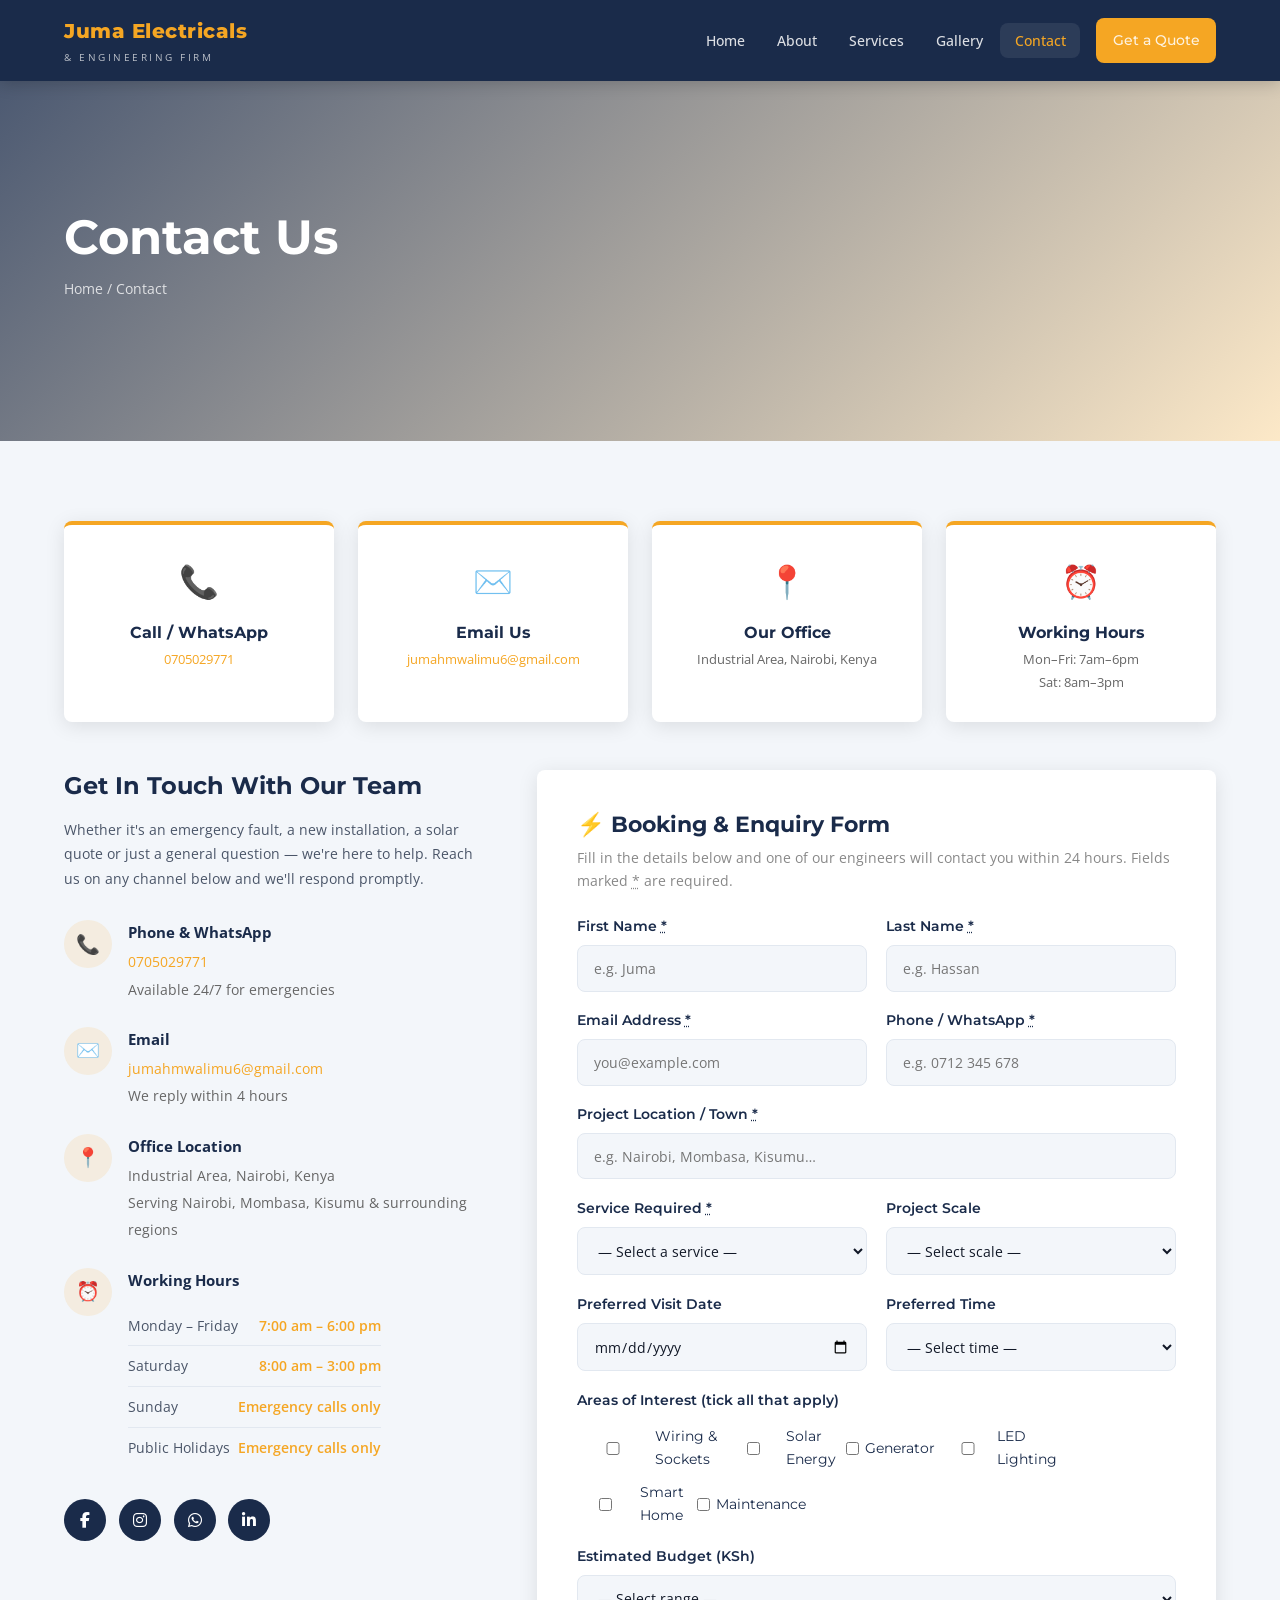
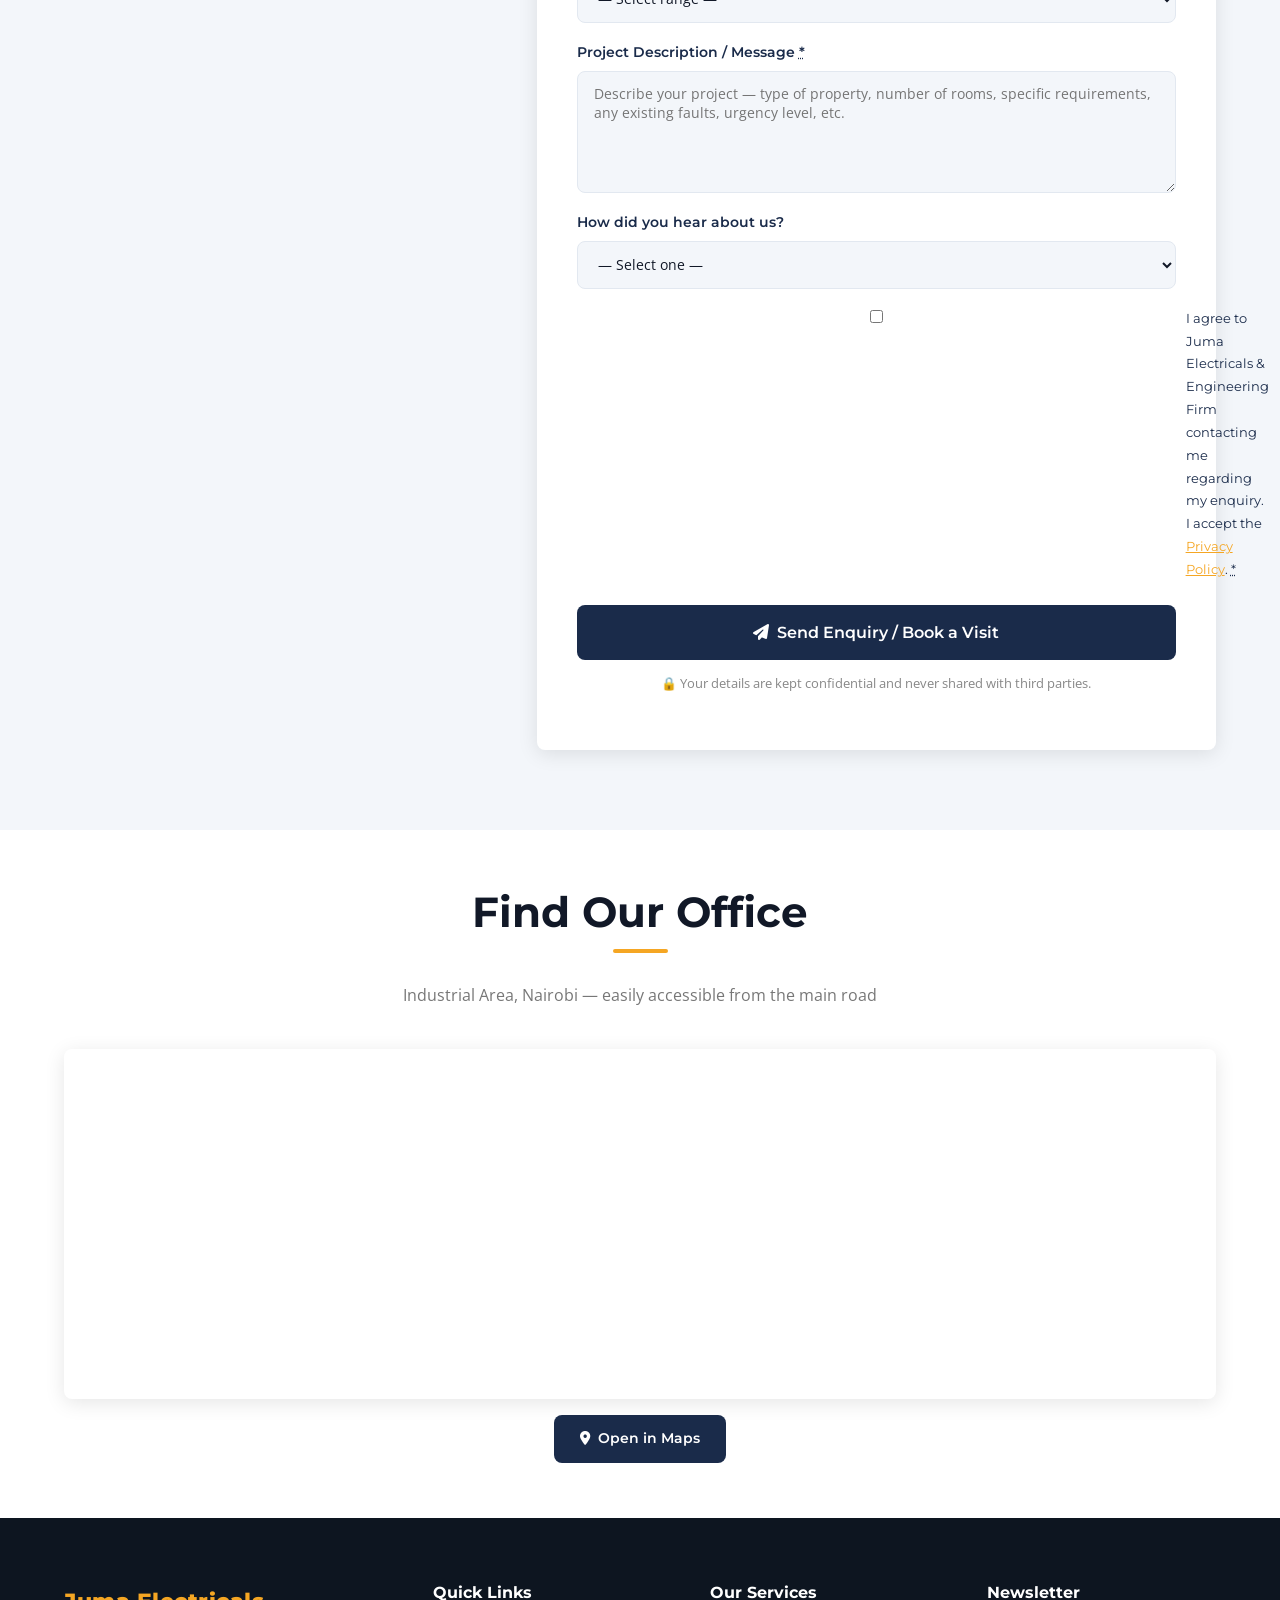
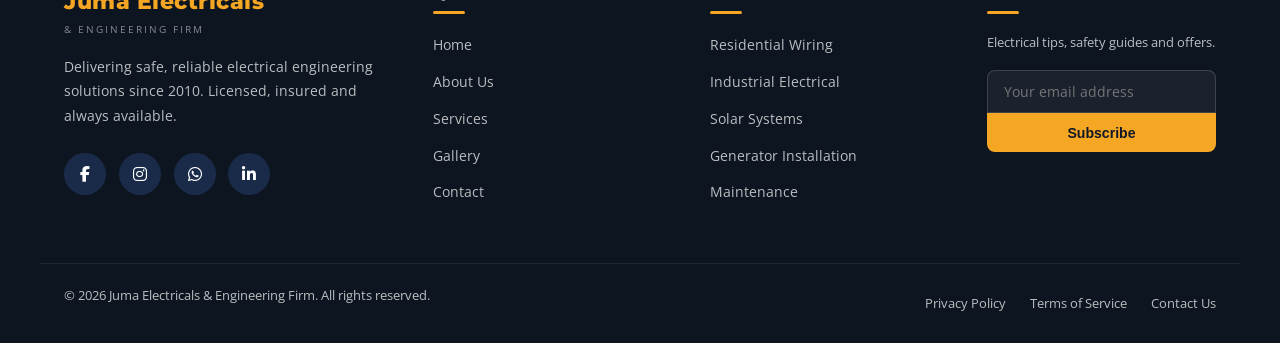
==== contact.html @ 25238103 "Add files via upload" ====
<!DOCTYPE html>
<html lang="en">
<head>
  <meta charset="UTF-8" />
  <meta name="viewport" content="width=device-width, initial-scale=1.0" />
  <meta name="description" content="Contact Juma Electricals & Engineering Firm. Book a service, request a quote or make an enquiry. Call 0705029771." />
  <title>Contact | Juma Electricals & Engineering Firm</title>
  <link rel="preconnect" href="https://fonts.googleapis.com" />
  <link rel="preconnect" href="https://fonts.gstatic.com" crossorigin />
  <link href="https://fonts.googleapis.com/css2?family=Montserrat:wght@400;600;700;800&family=Open+Sans:wght@300;400;500;600&display=swap" rel="stylesheet" />
  <link rel="stylesheet" href="https://cdnjs.cloudflare.com/ajax/libs/font-awesome/6.5.0/css/all.min.css" />
  <link rel="stylesheet" href="css/style.css" />
</head>
<body>

  <!-- ===== HEADER ===== -->
  <header>
    <nav class="navbar" role="navigation" aria-label="Main navigation">
      <a href="index.html" class="logo" aria-label="Juma Electricals – Home">
        <img src="images/logo.png" alt="Juma Electricals & Engineering Firm Logo"
             onerror="this.style.display='none';this.nextElementSibling.style.display='flex';"
             style="height:58px;width:auto;" />
        <div class="logo-text" style="display:none;">
          <span>Juma Electricals</span>
          <span>&amp; Engineering Firm</span>
        </div>
      </a>
      <ul class="nav-links" id="navLinks" role="menubar">
        <li><a href="index.html"    role="menuitem">Home</a></li>
        <li><a href="about.html"    role="menuitem">About</a></li>
        <li><a href="services.html" role="menuitem">Services</a></li>
        <li><a href="gallery.html"  role="menuitem">Gallery</a></li>
        <li><a href="contact.html"  class="active" role="menuitem">Contact</a></li>
        <li><a href="contact.html" class="btn btn-primary nav-cta" role="menuitem">Get a Quote</a></li>
      </ul>
      <button class="hamburger" id="hamburger" aria-label="Toggle menu" aria-expanded="false" aria-controls="navLinks">
        <span></span><span></span><span></span>
      </button>
    </nav>
  </header>

  <main>

    <!-- ===== SECTION 1: BANNER ===== -->
    <section class="page-banner" aria-label="Contact page banner">
      <div class="hero-bg" style="background-image:url('https://images.pexels.com/photos/257736/pexels-photo-257736.jpeg?auto=compress&cs=tinysrgb&w=1600');"></div>
      <div class="hero-overlay"></div>
      <div class="banner-content">
        <h1>Contact Us</h1>
        <p class="breadcrumb"><a href="index.html">Home</a> / Contact</p>
      </div>
    </section>

    <!-- ===== SECTION 2: CONTACT DETAILS + BOOKING FORM ===== -->
    <section class="section-pad bg-light">
      <div class="container">

        <!-- Quick-info cards -->
        <div class="info-cards">
          <div class="info-card fade-in">
            <div class="ic-icon">📞</div>
            <h4>Call / WhatsApp</h4>
            <p><a href="tel:0705029771">0705029771</a></p>
          </div>
          <div class="info-card fade-in">
            <div class="ic-icon">✉️</div>
            <h4>Email Us</h4>
            <p><a href="mailto:jumahmwalimu6@gmail.com">jumahmwalimu6@gmail.com</a></p>
          </div>
          <div class="info-card fade-in">
            <div class="ic-icon">📍</div>
            <h4>Our Office</h4>
            <p>Industrial Area, Nairobi, Kenya</p>
          </div>
          <div class="info-card fade-in">
            <div class="ic-icon">⏰</div>
            <h4>Working Hours</h4>
            <p>Mon–Fri: 7am–6pm<br>Sat: 8am–3pm</p>
          </div>
        </div>

        <!-- 2-column: info + form -->
        <div class="contact-grid">

          <!-- LEFT: contact details -->
          <div class="contact-info fade-in">
            <h3>Get In Touch With Our Team</h3>
            <p style="font-size:0.9rem;margin-bottom:1.8rem;">
              Whether it's an emergency fault, a new installation, a solar quote or just a general question — we're here to help. Reach us on any channel below and we'll respond promptly.
            </p>

            <div class="contact-item">
              <div class="contact-icon">📞</div>
              <div>
                <strong>Phone &amp; WhatsApp</strong>
                <span><a href="tel:0705029771" style="color:var(--primary);">0705029771</a><br>Available 24/7 for emergencies</span>
              </div>
            </div>

            <div class="contact-item">
              <div class="contact-icon">✉️</div>
              <div>
                <strong>Email</strong>
                <span><a href="mailto:jumahmwalimu6@gmail.com" style="color:var(--primary);">jumahmwalimu6@gmail.com</a><br>We reply within 4 hours</span>
              </div>
            </div>

            <div class="contact-item">
              <div class="contact-icon">📍</div>
              <div>
                <strong>Office Location</strong>
                <span>Industrial Area, Nairobi, Kenya<br>Serving Nairobi, Mombasa, Kisumu &amp; surrounding regions</span>
              </div>
            </div>

            <div class="contact-item">
              <div class="contact-icon">⏰</div>
              <div>
                <strong>Working Hours</strong>
                <table class="hours-table" aria-label="Working hours">
                  <tbody>
                    <tr><td>Monday – Friday</td><td>7:00 am – 6:00 pm</td></tr>
                    <tr><td>Saturday</td><td>8:00 am – 3:00 pm</td></tr>
                    <tr><td>Sunday</td><td>Emergency calls only</td></tr>
                    <tr><td>Public Holidays</td><td>Emergency calls only</td></tr>
                  </tbody>
                </table>
              </div>
            </div>

            <div class="social-row" aria-label="Follow us" style="margin-top:2rem;">
              <a href="#" aria-label="Facebook"><i class="fab fa-facebook-f"></i></a>
              <a href="#" aria-label="Instagram"><i class="fab fa-instagram"></i></a>
              <a href="https://wa.me/254705029771" aria-label="WhatsApp"><i class="fab fa-whatsapp"></i></a>
              <a href="#" aria-label="LinkedIn"><i class="fab fa-linkedin-in"></i></a>
            </div>
          </div>

          <!-- RIGHT: booking / enquiry form -->
          <div class="booking-form fade-in">
            <h3>⚡ Booking &amp; Enquiry Form</h3>
            <p style="font-size:0.86rem;color:#888;margin-bottom:1.4rem;">
              Fill in the details below and one of our engineers will contact you within 24 hours. Fields marked <abbr title="required">*</abbr> are required.
            </p>

            <form id="contactForm" novalidate aria-label="Booking and enquiry form">

              <div class="form-row">
                <div class="form-group">
                  <label for="firstName">First Name <abbr title="required">*</abbr></label>
                  <input type="text" id="firstName" name="firstName" placeholder="e.g. Juma" required autocomplete="given-name" />
                </div>
                <div class="form-group">
                  <label for="lastName">Last Name <abbr title="required">*</abbr></label>
                  <input type="text" id="lastName" name="lastName" placeholder="e.g. Hassan" required autocomplete="family-name" />
                </div>
              </div>

              <div class="form-row">
                <div class="form-group">
                  <label for="email">Email Address <abbr title="required">*</abbr></label>
                  <input type="email" id="email" name="email" placeholder="you@example.com" required autocomplete="email" />
                </div>
                <div class="form-group">
                  <label for="phone">Phone / WhatsApp <abbr title="required">*</abbr></label>
                  <input type="tel" id="phone" name="phone" placeholder="e.g. 0712 345 678" required autocomplete="tel" />
                </div>
              </div>

              <div class="form-group">
                <label for="location">Project Location / Town <abbr title="required">*</abbr></label>
                <input type="text" id="location" name="location" placeholder="e.g. Nairobi, Mombasa, Kisumu…" required />
              </div>

              <div class="form-row">
                <div class="form-group">
                  <label for="serviceType">Service Required <abbr title="required">*</abbr></label>
                  <select id="serviceType" name="serviceType" required>
                    <option value="" disabled selected>— Select a service —</option>
                    <option value="residential">Residential Electrical</option>
                    <option value="commercial">Commercial / Office</option>
                    <option value="industrial">Industrial Electrical</option>
                    <option value="solar">Solar PV System</option>
                    <option value="generator">Generator Installation</option>
                    <option value="maintenance">Maintenance Contract</option>
                    <option value="lighting">LED Lighting</option>
                    <option value="smart-home">Smart Home / Automation</option>
                    <option value="emergency">Emergency / Fault</option>
                    <option value="other">Other / General Enquiry</option>
                  </select>
                </div>
                <div class="form-group">
                  <label for="projectScale">Project Scale</label>
                  <select id="projectScale" name="projectScale">
                    <option value="" disabled selected>— Select scale —</option>
                    <option value="small">Small (single room / minor works)</option>
                    <option value="medium">Medium (full property)</option>
                    <option value="large">Large (commercial / industrial)</option>
                    <option value="mega">Mega (infrastructure / factory)</option>
                  </select>
                </div>
              </div>

              <div class="form-row">
                <div class="form-group">
                  <label for="prefDate">Preferred Visit Date</label>
                  <input type="date" id="prefDate" name="prefDate" />
                </div>
                <div class="form-group">
                  <label for="prefTime">Preferred Time</label>
                  <select id="prefTime" name="prefTime">
                    <option value="" disabled selected>— Select time —</option>
                    <option value="morning">Morning (7am – 12pm)</option>
                    <option value="afternoon">Afternoon (12pm – 4pm)</option>
                    <option value="evening">Evening (4pm – 6pm)</option>
                  </select>
                </div>
              </div>

              <div class="form-group">
                <label>Areas of Interest (tick all that apply)</label>
                <div style="display:flex;flex-wrap:wrap;gap:0.6rem;margin-top:0.4rem;">
                  <label style="display:flex;align-items:center;gap:0.4rem;font-weight:400;font-size:0.85rem;cursor:pointer;"><input type="checkbox" name="interest" value="wiring" /> Wiring &amp; Sockets</label>
                  <label style="display:flex;align-items:center;gap:0.4rem;font-weight:400;font-size:0.85rem;cursor:pointer;"><input type="checkbox" name="interest" value="solar" /> Solar Energy</label>
                  <label style="display:flex;align-items:center;gap:0.4rem;font-weight:400;font-size:0.85rem;cursor:pointer;"><input type="checkbox" name="interest" value="generator" /> Generator</label>
                  <label style="display:flex;align-items:center;gap:0.4rem;font-weight:400;font-size:0.85rem;cursor:pointer;"><input type="checkbox" name="interest" value="lighting" /> LED Lighting</label>
                  <label style="display:flex;align-items:center;gap:0.4rem;font-weight:400;font-size:0.85rem;cursor:pointer;"><input type="checkbox" name="interest" value="smart" /> Smart Home</label>
                  <label style="display:flex;align-items:center;gap:0.4rem;font-weight:400;font-size:0.85rem;cursor:pointer;"><input type="checkbox" name="interest" value="maintenance" /> Maintenance</label>
                </div>
              </div>

              <div class="form-group">
                <label for="budget">Estimated Budget (KSh)</label>
                <select id="budget" name="budget">
                  <option value="" disabled selected>— Select range —</option>
                  <option value="under-20k">Under KSh 20,000</option>
                  <option value="20k-100k">KSh 20,000 – 100,000</option>
                  <option value="100k-500k">KSh 100,000 – 500,000</option>
                  <option value="500k-2m">KSh 500,000 – 2,000,000</option>
                  <option value="over-2m">Over KSh 2,000,000</option>
                </select>
              </div>

              <div class="form-group">
                <label for="message">Project Description / Message <abbr title="required">*</abbr></label>
                <textarea id="message" name="message" rows="5"
                  placeholder="Describe your project — type of property, number of rooms, specific requirements, any existing faults, urgency level, etc."
                  required></textarea>
              </div>

              <div class="form-group">
                <label for="referral">How did you hear about us?</label>
                <select id="referral" name="referral">
                  <option value="" disabled selected>— Select one —</option>
                  <option value="google">Google Search</option>
                  <option value="social">Social Media</option>
                  <option value="referral">Friend / Colleague Referral</option>
                  <option value="signage">Signage / Billboard</option>
                  <option value="previous">Previous Client</option>
                  <option value="other">Other</option>
                </select>
              </div>

              <div class="form-group" style="margin-bottom:1.5rem;">
                <label style="display:flex;align-items:flex-start;gap:0.6rem;font-weight:400;font-size:0.84rem;cursor:pointer;">
                  <input type="checkbox" id="consent" name="consent" required style="margin-top:3px;flex-shrink:0;" />
                  <span>I agree to Juma Electricals &amp; Engineering Firm contacting me regarding my enquiry. I accept the <a href="#" style="color:var(--primary);text-decoration:underline;">Privacy Policy</a>. <abbr title="required">*</abbr></span>
                </label>
              </div>

              <button type="submit" class="btn btn-secondary form-submit">
                <i class="fas fa-paper-plane" aria-hidden="true"></i>&nbsp; Send Enquiry / Book a Visit
              </button>
              <p class="form-note">🔒 Your details are kept confidential and never shared with third parties.</p>

            </form>
          </div>
        </div>
      </div>
    </section>

    <!-- ===== SECTION 3: MAP ===== -->
    <section class="section-pad-sm bg-white" aria-label="Office location map">
      <div class="container">
        <div class="text-center" style="margin-bottom:2rem;">
          <h2 class="section-title">Find Our Office</h2>
          <div class="divider"></div>
          <p class="section-sub">Industrial Area, Nairobi — easily accessible from the main road</p>
        </div>
        <div class="map-container">
          <iframe
            src="https://www.openstreetmap.org/export/embed.html?bbox=36.8100%2C-1.3200%2C36.8700%2C-1.2700&layer=mapnik&marker=-1.2921%2C36.8219"
            title="Juma Electricals Office Location"
            loading="lazy"
            allowfullscreen>
          </iframe>
        </div>
        <div style="text-align:center;margin-top:1rem;">
          <a href="https://www.openstreetmap.org/?mlat=-1.2921&mlon=36.8219#map=14/-1.2921/36.8219"
             target="_blank" rel="noopener noreferrer"
             class="btn btn-secondary" style="font-size:0.86rem;padding:0.65rem 1.5rem;">
            <i class="fas fa-map-marker-alt" aria-hidden="true"></i>&nbsp; Open in Maps
          </a>
        </div>
      </div>
    </section>

  </main>

  <!-- ===== FOOTER ===== -->
  <footer role="contentinfo">
    <div class="footer-grid">
      <div class="footer-brand">
        <div class="logo-text">
          <span>Juma Electricals</span>
          <span style="font-size:0.65rem;text-transform:uppercase;letter-spacing:2px;color:rgba(255,255,255,0.5);">&amp; Engineering Firm</span>
        </div>
        <p>Delivering safe, reliable electrical engineering solutions since 2010. Licensed, insured and always available.</p>
        <div class="social-row" aria-label="Social media">
          <a href="#" aria-label="Facebook"><i class="fab fa-facebook-f"></i></a>
          <a href="#" aria-label="Instagram"><i class="fab fa-instagram"></i></a>
          <a href="https://wa.me/254705029771" aria-label="WhatsApp"><i class="fab fa-whatsapp"></i></a>
          <a href="#" aria-label="LinkedIn"><i class="fab fa-linkedin-in"></i></a>
        </div>
      </div>
      <div class="footer-col">
        <h4>Quick Links</h4>
        <ul>
          <li><a href="index.html">Home</a></li>
          <li><a href="about.html">About Us</a></li>
          <li><a href="services.html">Services</a></li>
          <li><a href="gallery.html">Gallery</a></li>
          <li><a href="contact.html">Contact</a></li>
        </ul>
      </div>
      <div class="footer-col">
        <h4>Our Services</h4>
        <ul>
          <li><a href="services.html">Residential Wiring</a></li>
          <li><a href="services.html">Industrial Electrical</a></li>
          <li><a href="services.html">Solar Systems</a></li>
          <li><a href="services.html">Generator Installation</a></li>
          <li><a href="services.html">Maintenance</a></li>
        </ul>
      </div>
      <div class="footer-col">
        <h4>Newsletter</h4>
        <p style="font-size:0.84rem;margin-bottom:1rem;">Electrical tips, safety guides and offers.</p>
        <div class="footer-newsletter">
          <label for="nl-contact" style="position:absolute;width:1px;height:1px;overflow:hidden;clip:rect(0,0,0,0);">Email</label>
          <input type="email" id="nl-contact" placeholder="Your email address" />
          <button type="button">Subscribe</button>
        </div>
      </div>
    </div>
    <div class="footer-bottom">
      <p>© 2026 Juma Electricals &amp; Engineering Firm. All rights reserved.</p>
      <div style="display:flex;gap:1.5rem;">
        <a href="#">Privacy Policy</a>
        <a href="#">Terms of Service</a>
        <a href="contact.html">Contact Us</a>
      </div>
    </div>
  </footer>

  <button id="back-to-top" aria-label="Back to top">↑</button>
  <div class="toast" id="toast" role="status" aria-live="polite">✅ Message sent! We'll call or email you within 24 hours.</div>
  <script src="js/main.js"></script>
</body>
</html>
---- css/style.css ----
/* ============================================================
   JUMA ELECTRICALS & ENGINEERING FIRM  –  Global Stylesheet
   ============================================================ */

/* ---------- CSS Variables ---------- */
:root {
  --primary:    #F5A623;   /* electric amber/yellow */
  --primary-dk: #D4880A;
  --secondary:  #1A2B4A;   /* deep navy blue */
  --secondary-lt:#2C3E6B;
  --accent:     #00BFFF;   /* electric blue accent */
  --dark:       #111827;
  --light:      #F3F6FA;
  --white:      #FFFFFF;
  --text:       #4A5568;
  --border:     #E2E8F0;
  --shadow:     0 4px 20px rgba(0,0,0,0.10);
  --radius:     8px;
  --transition: 0.3s ease;
  --font-head:  'Montserrat', Arial, sans-serif;
  --font-body:  'Open Sans', Arial, sans-serif;
  --max-width:  1200px;
}

/* ---------- Reset & Base ---------- */
*, *::before, *::after { box-sizing: border-box; margin: 0; padding: 0; }
html { scroll-behavior: smooth; font-size: 16px; }
body { font-family: var(--font-body); color: var(--text); background: var(--white); line-height: 1.7; }
img  { display: block; max-width: 100%; height: auto; }
a    { text-decoration: none; color: inherit; }
ul   { list-style: none; }
h1,h2,h3,h4 { font-family: var(--font-head); color: var(--dark); line-height: 1.3; font-weight: 700; }
p    { margin-bottom: 1rem; }

/* ---------- Utility ---------- */
.container { max-width: var(--max-width); margin: 0 auto; padding: 0 1.5rem; }
.section-pad    { padding: 80px 0; }
.section-pad-sm { padding: 55px 0; }
.bg-light   { background: var(--light); }
.bg-white   { background: var(--white); }
.bg-dark    { background: var(--dark);      color: var(--white); }
.bg-navy    { background: var(--secondary); color: var(--white); }
.text-center { text-align: center; }

.section-title {
  font-size: clamp(1.8rem, 4vw, 2.6rem);
  margin-bottom: 0.4rem;
}
.section-sub {
  font-size: 1rem; color: #777;
  margin-bottom: 2.5rem; max-width: 620px; margin-left: auto; margin-right: auto;
}
.divider {
  width: 55px; height: 4px;
  background: var(--primary);
  margin: 0.6rem auto 1.8rem;
  border-radius: 2px;
}
.divider-left { margin-left: 0; }

/* Buttons */
.btn {
  display: inline-block; padding: 0.8rem 2rem;
  border-radius: var(--radius); font-family: var(--font-head);
  font-weight: 600; font-size: 0.92rem;
  cursor: pointer; transition: var(--transition);
  border: 2px solid transparent;
}
.btn-primary  { background: var(--primary);   color: var(--dark); }
.btn-primary:hover { background: var(--primary-dk); transform: translateY(-2px); box-shadow: 0 6px 20px rgba(245,166,35,0.35); }
.btn-secondary{ background: var(--secondary); color: var(--white); }
.btn-secondary:hover { background: var(--secondary-lt); transform: translateY(-2px); }
.btn-outline  { background: transparent; color: var(--white); border-color: var(--white); }
.btn-outline:hover { background: var(--white); color: var(--secondary); }
.btn-outline-primary { background: transparent; color: var(--primary); border-color: var(--primary); }
.btn-outline-primary:hover { background: var(--primary); color: var(--dark); }

/* ---------- HEADER / NAV ---------- */
header {
  position: sticky; top: 0; z-index: 1000;
  background: var(--secondary);
  box-shadow: 0 2px 16px rgba(0,0,0,0.2);
}
.navbar {
  display: flex; align-items: center; justify-content: space-between;
  padding: 0.9rem 1.5rem;
  max-width: var(--max-width); margin: 0 auto;
}
/* LOGO — swap src to your own file */
.logo img {
  height: 58px; width: auto; object-fit: contain;
}
.logo-text {
  display: flex; flex-direction: column; gap: 1px;
}
.logo-text span:first-child {
  font-family: var(--font-head); font-size: 1.25rem;
  color: var(--primary); font-weight: 800; letter-spacing: 0.5px;
}
.logo-text span:last-child {
  font-size: 0.65rem; text-transform: uppercase;
  letter-spacing: 2.5px; color: rgba(255,255,255,0.7);
}

.nav-links {
  display: flex; align-items: center; gap: 0.2rem;
}
.nav-links a {
  padding: 0.5rem 0.9rem; color: rgba(255,255,255,0.85);
  font-weight: 500; font-size: 0.9rem;
  border-radius: var(--radius); transition: var(--transition);
}
.nav-links a:hover, .nav-links a.active {
  color: var(--primary); background: rgba(255,255,255,0.08);
}
.nav-cta { margin-left: 0.8rem; }

/* Hamburger */
.hamburger {
  display: none; flex-direction: column; gap: 5px;
  cursor: pointer; background: none; border: none;
}
.hamburger span {
  display: block; width: 26px; height: 3px;
  background: var(--white); border-radius: 2px;
  transition: var(--transition);
}
.hamburger.open span:nth-child(1){ transform: translateY(8px) rotate(45deg); }
.hamburger.open span:nth-child(2){ opacity: 0; }
.hamburger.open span:nth-child(3){ transform: translateY(-8px) rotate(-45deg); }

/* ---------- HERO ---------- */
.hero {
  position: relative; overflow: hidden;
  min-height: 92vh; display: flex; align-items: center;
  color: var(--white);
}
.hero-bg {
  position: absolute; inset: 0;
  background-size: cover; background-position: center;
  filter: brightness(0.38);
  transition: transform 9s ease;
}
.hero:hover .hero-bg { transform: scale(1.04); }
.hero-overlay {
  position: absolute; inset: 0;
  background: linear-gradient(135deg, rgba(26,43,74,0.75) 0%, rgba(245,166,35,0.18) 100%);
}
.hero-content {
  position: relative; z-index: 2;
  max-width: 740px; padding: 0 1.5rem; margin: 0 auto;
}
.hero-tag {
  display: inline-block; background: var(--primary); color: var(--dark);
  font-size: 0.78rem; font-weight: 700; text-transform: uppercase;
  letter-spacing: 2px; padding: 0.3rem 1rem;
  border-radius: 20px; margin-bottom: 1.2rem;
}
.hero-content h1 {
  font-size: clamp(2.2rem, 6vw, 4rem); color: var(--white); margin-bottom: 1.2rem;
}
.hero-content p { font-size: 1.12rem; opacity: 0.88; margin-bottom: 2rem; }
.hero-btns { display: flex; gap: 1rem; flex-wrap: wrap; }

/* Page Banner */
.page-banner {
  position: relative; overflow: hidden;
  height: 360px; display: flex; align-items: center; color: var(--white);
}
.page-banner .hero-bg { filter: brightness(0.35); }
.page-banner .hero-overlay {
  background: linear-gradient(135deg,rgba(26,43,74,0.78) 0%,rgba(245,166,35,0.25) 100%);
}
.banner-content {
  position: relative; z-index: 2; padding: 0 1.5rem;
  max-width: var(--max-width); margin: 0 auto; width: 100%;
}
.banner-content h1 { color: var(--white); font-size: clamp(2rem,5vw,3rem); }
.breadcrumb { font-size: 0.88rem; opacity: 0.78; margin-top: 0.5rem; }
.breadcrumb a:hover { text-decoration: underline; }

/* ---------- STATS BAR ---------- */
.stats-bar { background: var(--secondary); padding: 2.5rem 1.5rem; }
.stats-grid {
  display: grid; grid-template-columns: repeat(auto-fit,minmax(150px,1fr));
  gap: 2rem; text-align: center;
  max-width: var(--max-width); margin: 0 auto;
}
.stat-item h3 { font-size: 2.4rem; color: var(--primary); margin-bottom: 0.3rem; }
.stat-item p  { color: rgba(255,255,255,0.82); font-size: 0.88rem; }

/* ---------- CARDS ---------- */
.cards-grid {
  display: grid; grid-template-columns: repeat(auto-fit,minmax(280px,1fr)); gap: 2rem;
}
.card {
  background: var(--white); border-radius: var(--radius);
  overflow: hidden; box-shadow: var(--shadow);
  transition: transform var(--transition), box-shadow var(--transition);
  border-top: 4px solid var(--primary);
}
.card:hover { transform: translateY(-6px); box-shadow: 0 14px 36px rgba(0,0,0,0.13); }
.card-img { height: 210px; overflow: hidden; }
.card-img img { width: 100%; height: 100%; object-fit: cover; transition: transform 0.5s ease; }
.card:hover .card-img img { transform: scale(1.07); }
.card-body { padding: 1.4rem; }
.card-body h3 { margin-bottom: 0.5rem; font-size: 1.15rem; color: var(--secondary); }
.card-body p  { font-size: 0.9rem; margin: 0; }

/* ---------- FEATURE BOXES ---------- */
.features-grid {
  display: grid; grid-template-columns: repeat(auto-fit,minmax(210px,1fr)); gap: 1.8rem;
}
.feature-box {
  background: var(--white); border: 1px solid var(--border);
  border-radius: var(--radius); padding: 2rem 1.4rem; text-align: center;
  transition: var(--transition);
}
.feature-box:hover { border-color: var(--primary); box-shadow: var(--shadow); transform: translateY(-4px); }
.feature-icon {
  width: 68px; height: 68px; border-radius: 50%;
  background: rgba(245,166,35,0.12);
  display: flex; align-items: center; justify-content: center;
  margin: 0 auto 1.2rem; font-size: 1.9rem;
}
.feature-box h3 { font-size: 1.05rem; margin-bottom: 0.4rem; color: var(--secondary); }
.feature-box p  { font-size: 0.86rem; margin: 0; }

/* ---------- SERVICES GRID ---------- */
.services-grid {
  display: grid; grid-template-columns: repeat(auto-fit,minmax(300px,1fr)); gap: 2rem;
}
.service-card {
  background: var(--white); border-radius: var(--radius);
  padding: 2rem; box-shadow: var(--shadow);
  border-left: 5px solid var(--primary);
  transition: transform var(--transition);
  display: flex; gap: 1.2rem;
}
.service-card:hover { transform: translateY(-5px); }
.service-icon {
  width: 58px; height: 58px; flex-shrink: 0;
  background: rgba(245,166,35,0.12); border-radius: var(--radius);
  display: flex; align-items: center; justify-content: center; font-size: 1.7rem;
}
.service-card h3 { font-size: 1.1rem; color: var(--secondary); margin-bottom: 0.4rem; }
.service-card p  { font-size: 0.88rem; margin: 0; }

/* ---------- PROCESS STEPS ---------- */
.process-steps {
  display: grid; grid-template-columns: repeat(auto-fit,minmax(190px,1fr));
  gap: 2rem; counter-reset: step;
}
.step {
  background: var(--white); border-radius: var(--radius);
  padding: 2rem 1.5rem; text-align: center;
  box-shadow: var(--shadow); position: relative;
}
.step::before {
  counter-increment: step;
  content: counter(step, decimal-leading-zero);
  position: absolute; top: -18px; left: 50%; transform: translateX(-50%);
  background: var(--primary); color: var(--dark);
  font-family: var(--font-head); font-size: 0.95rem; font-weight: 800;
  padding: 0.25rem 0.9rem; border-radius: 20px;
}
.step-icon { font-size: 2.4rem; margin-bottom: 1rem; }
.step h3 { font-size: 1rem; color: var(--secondary); margin-bottom: 0.4rem; }
.step p   { font-size: 0.86rem; margin: 0; }

/* ---------- TEAM ---------- */
.team-grid {
  display: grid; grid-template-columns: repeat(auto-fit,minmax(210px,1fr)); gap: 2rem;
}
.team-card {
  background: var(--white); border-radius: var(--radius);
  overflow: hidden; box-shadow: var(--shadow); text-align: center;
  transition: transform var(--transition);
}
.team-card:hover { transform: translateY(-6px); }
.team-photo { height: 230px; overflow: hidden; }
.team-photo img { width: 100%; height: 100%; object-fit: cover; object-position: top; }
.team-info { padding: 1.2rem; }
.team-info h3 { margin-bottom: 0.2rem; font-size: 1.05rem; color: var(--secondary); }
.team-info em { font-size: 0.82rem; color: var(--primary); font-style: normal; }
.social-links { margin-top: 0.8rem; display: flex; justify-content: center; gap: 0.6rem; }
.social-links a {
  width: 32px; height: 32px; border-radius: 50%;
  background: rgba(26,43,74,0.08);
  display: flex; align-items: center; justify-content: center;
  font-size: 0.82rem; transition: var(--transition);
}
.social-links a:hover { background: var(--primary); color: var(--dark); }

/* ---------- GALLERY ---------- */
.gallery-grid {
  display: grid;
  grid-template-columns: repeat(3, 1fr);
  gap: 1rem;
}
.gallery-item {
  position: relative; overflow: hidden;
  border-radius: var(--radius); aspect-ratio: 4/3;
}
.gallery-item.tall { grid-row: span 2; aspect-ratio: auto; min-height: 400px; }
.gallery-item.wide { grid-column: span 2; }
.gallery-item img  { width: 100%; height: 100%; object-fit: cover; transition: transform 0.5s ease; }
.gallery-item:hover img { transform: scale(1.08); }
.gallery-overlay {
  position: absolute; inset: 0;
  background: rgba(26,43,74,0.72);
  opacity: 0; display: flex; align-items: center; justify-content: center;
  transition: var(--transition);
}
.gallery-item:hover .gallery-overlay { opacity: 1; }
.gallery-overlay span { color: var(--white); font-size: 2rem; }
.gallery-caption {
  position: absolute; bottom: 0; left: 0; right: 0;
  background: rgba(26,43,74,0.85); color: var(--white);
  padding: 0.6rem 0.9rem; font-size: 0.82rem;
  transform: translateY(100%); transition: transform var(--transition);
}
.gallery-item:hover .gallery-caption { transform: translateY(0); }

/* ---------- TESTIMONIALS ---------- */
.testimonial-grid {
  display: grid; grid-template-columns: repeat(auto-fit,minmax(280px,1fr)); gap: 2rem;
}
.testimonial-card {
  background: var(--white); border-radius: var(--radius);
  padding: 2rem; box-shadow: var(--shadow);
  border-top: 4px solid var(--primary);
}
.testimonial-card .quote { font-style: italic; font-size: 0.93rem; margin-bottom: 1.2rem; color: #555; }
.testimonial-card .quote::before { content: '\201C'; font-size: 2.2rem; color: var(--primary); line-height: 0; vertical-align: -0.45em; margin-right: 3px; }
.t-author { display: flex; align-items: center; gap: 0.8rem; }
.t-author img { width: 46px; height: 46px; border-radius: 50%; object-fit: cover; }
.t-author-info strong { display: block; font-size: 0.93rem; color: var(--secondary); }
.t-author-info em { font-size: 0.78rem; color: #888; font-style: normal; }
.stars { color: var(--primary); font-size: 0.85rem; margin-bottom: 0.6rem; }

/* ---------- SPLIT SECTION ---------- */
.split-section {
  display: grid; grid-template-columns: 1fr 1fr;
  gap: 4rem; align-items: center;
}
.split-section.reverse { direction: rtl; }
.split-section.reverse > * { direction: ltr; }
.split-img { border-radius: var(--radius); overflow: hidden; box-shadow: var(--shadow); }
.split-img img { width: 100%; height: 420px; object-fit: cover; }
.split-content h2 { font-size: clamp(1.6rem,3.5vw,2.3rem); margin-bottom: 1rem; color: var(--secondary); }
.split-content ul { margin: 1rem 0; }
.split-content ul li {
  padding: 0.4rem 0; padding-left: 1.4rem;
  position: relative; font-size: 0.91rem;
}
.split-content ul li::before { content: '⚡'; position: absolute; left: 0; color: var(--primary); font-size: 0.8rem; top: 6px; }

/* ---------- PRICE CARDS ---------- */
.price-grid {
  display: grid; grid-template-columns: repeat(auto-fit,minmax(250px,1fr)); gap: 2rem;
}
.price-card {
  background: var(--white); border-radius: var(--radius);
  padding: 2.5rem 2rem; box-shadow: var(--shadow);
  text-align: center; border: 2px solid transparent;
  transition: var(--transition);
}
.price-card.featured { border-color: var(--primary); transform: scale(1.03); }
.price-card h3 { font-size: 1.2rem; color: var(--secondary); margin-bottom: 0.5rem; }
.price-amount { font-size: 2.6rem; color: var(--primary); font-family: var(--font-head); font-weight: 800; }
.price-amount sup { font-size: 1.1rem; vertical-align: super; }
.price-features { margin: 1.5rem 0; text-align: left; }
.price-features li { padding: 0.4rem 0; border-bottom: 1px solid var(--border); font-size: 0.88rem; }
.price-features li::before { content: '✔  '; color: var(--primary); }

/* ---------- FAQ ---------- */
.faq-list { max-width: 800px; margin: 0 auto; }
.faq-item { border: 1px solid var(--border); border-radius: var(--radius); margin-bottom: 1rem; overflow: hidden; }
.faq-question {
  display: flex; justify-content: space-between; align-items: center;
  padding: 1.2rem 1.5rem; background: var(--white);
  cursor: pointer; font-weight: 600; font-size: 0.93rem; transition: var(--transition);
  font-family: var(--font-head); color: var(--secondary); width: 100%; border: none;
}
.faq-question:hover { background: rgba(245,166,35,0.06); }
.faq-question .icon { font-size: 1.2rem; color: var(--primary); transition: transform var(--transition); }
.faq-item.open .faq-question .icon { transform: rotate(45deg); }
.faq-answer {
  padding: 0 1.5rem; max-height: 0; overflow: hidden;
  transition: max-height 0.4s ease, padding 0.4s ease; font-size: 0.9rem;
}
.faq-item.open .faq-answer { max-height: 300px; padding: 1rem 1.5rem; }

/* ---------- CTA BANNER ---------- */
.cta-banner {
  background: linear-gradient(135deg, var(--secondary) 0%, var(--secondary-lt) 100%);
  padding: 80px 1.5rem; text-align: center; color: var(--white);
}
.cta-banner h2 { color: var(--white); font-size: clamp(1.8rem,4vw,2.8rem); margin-bottom: 1rem; }
.cta-banner p  { font-size: 1.08rem; opacity: 0.88; max-width: 600px; margin: 0 auto 2rem; }

/* ---------- CONTACT ---------- */
.contact-grid { display: grid; grid-template-columns: 1fr 1.6fr; gap: 3rem; }
.contact-info h3 { font-size: 1.5rem; color: var(--secondary); margin-bottom: 1rem; }
.contact-item { display: flex; gap: 1rem; align-items: flex-start; margin-bottom: 1.5rem; }
.contact-icon {
  width: 48px; height: 48px; flex-shrink: 0;
  background: rgba(245,166,35,0.12); border-radius: 50%;
  display: flex; align-items: center; justify-content: center; font-size: 1.2rem;
}
.contact-item strong { display: block; font-size: 0.93rem; color: var(--secondary); margin-bottom: 0.2rem; }
.contact-item span   { font-size: 0.86rem; color: #666; }
.social-row { display: flex; gap: 0.8rem; margin-top: 1.5rem; }
.social-row a {
  width: 42px; height: 42px; background: var(--secondary);
  border-radius: 50%; display: flex; align-items: center; justify-content: center;
  color: var(--white); font-size: 1rem; transition: var(--transition);
}
.social-row a:hover { background: var(--primary); color: var(--dark); }

/* ---------- FORM ---------- */
.booking-form {
  background: var(--white); border-radius: var(--radius);
  padding: 2.5rem; box-shadow: var(--shadow);
}
.booking-form h3 { font-size: 1.4rem; color: var(--secondary); margin-bottom: 0.4rem; }
.form-row { display: grid; grid-template-columns: 1fr 1fr; gap: 1.2rem; }
.form-group { display: flex; flex-direction: column; gap: 0.4rem; margin-bottom: 1.1rem; }
.form-group label { font-weight: 600; font-size: 0.86rem; color: var(--secondary); font-family: var(--font-head); }
.form-group input,
.form-group select,
.form-group textarea {
  padding: 0.8rem 1rem; border: 1.5px solid var(--border);
  border-radius: var(--radius); font-family: var(--font-body);
  font-size: 0.9rem; background: var(--light); color: var(--dark);
  transition: var(--transition); width: 100%;
}
.form-group input:focus,
.form-group select:focus,
.form-group textarea:focus {
  outline: none; border-color: var(--primary); background: var(--white);
  box-shadow: 0 0 0 3px rgba(245,166,35,0.14);
}
.form-group textarea { resize: vertical; min-height: 115px; }
.form-submit { width: 100%; padding: 1rem; font-size: 1rem; }
.form-note { text-align: center; font-size: 0.8rem; color: #888; margin-top: 0.8rem; }

/* Map */
.map-container { border-radius: var(--radius); overflow: hidden; box-shadow: var(--shadow); }
.map-container iframe { width: 100%; height: 350px; border: none; display: block; }

/* Info cards */
.info-cards { display: grid; grid-template-columns: repeat(auto-fit,minmax(200px,1fr)); gap: 1.5rem; margin-bottom: 3rem; }
.info-card {
  background: var(--white); border-radius: var(--radius);
  padding: 1.8rem 1.4rem; text-align: center;
  box-shadow: var(--shadow); border-top: 4px solid var(--primary);
  transition: transform var(--transition);
}
.info-card:hover { transform: translateY(-5px); }
.info-card .ic-icon { font-size: 2rem; margin-bottom: 0.9rem; }
.info-card h4 { font-size: 0.97rem; color: var(--secondary); margin-bottom: 0.3rem; }
.info-card p  { font-size: 0.84rem; color: #666; margin: 0; }
.info-card a  { color: var(--primary); }
.info-card a:hover { text-decoration: underline; }

/* Hours table */
.hours-table { width: 100%; border-collapse: collapse; font-size: 0.87rem; margin-top: 0.8rem; }
.hours-table td { padding: 0.5rem 0; border-bottom: 1px solid var(--border); }
.hours-table td:last-child { text-align: right; color: var(--primary); font-weight: 600; }
.hours-table tr:last-child td { border-bottom: none; }

/* ---------- FOOTER ---------- */
footer { background: #0D1520; color: rgba(255,255,255,0.72); padding-top: 65px; }
.footer-grid {
  display: grid; grid-template-columns: 1.4fr repeat(3,1fr); gap: 3rem;
  max-width: var(--max-width); margin: 0 auto; padding: 0 1.5rem 3rem;
}
.footer-brand .logo-text span:first-child { color: var(--primary); font-size: 1.35rem; }
.footer-brand p { margin-top: 1rem; font-size: 0.86rem; line-height: 1.8; }
.footer-col h4 {
  font-family: var(--font-head); font-size: 1rem; color: var(--white);
  margin-bottom: 1.1rem; position: relative; padding-bottom: 0.6rem;
}
.footer-col h4::after {
  content: ''; position: absolute; bottom: 0; left: 0;
  width: 32px; height: 3px; background: var(--primary); border-radius: 2px;
}
.footer-col ul li { margin-bottom: 0.6rem; }
.footer-col ul li a { font-size: 0.86rem; transition: var(--transition); }
.footer-col ul li a:hover { color: var(--primary); padding-left: 4px; }
.footer-newsletter input {
  width: 100%; padding: 0.7rem 1rem;
  border: 1px solid rgba(255,255,255,0.15);
  background: rgba(255,255,255,0.06);
  border-radius: var(--radius) var(--radius) 0 0;
  color: var(--white); font-family: var(--font-body); font-size: 0.86rem;
}
.footer-newsletter input:focus { outline: none; border-color: var(--primary); }
.footer-newsletter button {
  width: 100%; padding: 0.7rem;
  background: var(--primary); color: var(--dark);
  border: none; border-radius: 0 0 var(--radius) var(--radius);
  font-weight: 700; cursor: pointer; font-size: 0.88rem; transition: var(--transition);
}
.footer-newsletter button:hover { background: var(--primary-dk); }
.footer-bottom {
  border-top: 1px solid rgba(255,255,255,0.08);
  padding: 1.3rem 1.5rem;
  display: flex; flex-wrap: wrap; justify-content: space-between; align-items: center; gap: 1rem;
  max-width: var(--max-width); margin: 0 auto;
}
.footer-bottom p, .footer-bottom a { font-size: 0.8rem; }
.footer-bottom a:hover { color: var(--primary); }

/* ---------- BACK TO TOP ---------- */
#back-to-top {
  position: fixed; bottom: 28px; right: 28px;
  width: 46px; height: 46px;
  background: var(--primary); color: var(--dark);
  border: none; border-radius: 50%; font-size: 1.2rem;
  cursor: pointer; box-shadow: 0 4px 14px rgba(0,0,0,0.2);
  transition: var(--transition); opacity: 0; pointer-events: none; z-index: 999;
}
#back-to-top.visible { opacity: 1; pointer-events: all; }
#back-to-top:hover { background: var(--primary-dk); transform: translateY(-3px); }

/* ---------- TOAST ---------- */
.toast {
  position: fixed; bottom: 88px; right: 28px;
  background: #1B5E20; color: #fff;
  padding: 1rem 1.6rem; border-radius: var(--radius);
  box-shadow: 0 6px 24px rgba(0,0,0,0.18);
  font-size: 0.93rem; font-weight: 500;
  opacity: 0; pointer-events: none;
  transform: translateY(20px);
  transition: opacity 0.4s ease, transform 0.4s ease; z-index: 9999;
}
.toast.show { opacity: 1; pointer-events: all; transform: translateY(0); }

/* ---------- ANIMATIONS ---------- */
.fade-in { opacity: 0; transform: translateY(24px); transition: opacity 0.6s ease, transform 0.6s ease; }
.fade-in.visible { opacity: 1; transform: translateY(0); }

/* ---------- RESPONSIVE ---------- */
@media(max-width:1024px){
  .split-section { grid-template-columns: 1fr; gap: 2.5rem; }
  .split-section.reverse { direction: ltr; }
  .contact-grid { grid-template-columns: 1fr; }
  .footer-grid  { grid-template-columns: 1fr 1fr; }
  .gallery-grid { grid-template-columns: repeat(2,1fr); }
  .gallery-item.tall { grid-row: span 1; min-height: 0; aspect-ratio: 4/3; }
  .gallery-item.wide { grid-column: span 1; }
}
@media(max-width:768px){
  .nav-links {
    display: none; flex-direction: column;
    position: absolute; top: 100%; left: 0; right: 0;
    background: var(--secondary); padding: 1.5rem;
    gap: 0.4rem; z-index: 999;
    box-shadow: 0 8px 24px rgba(0,0,0,0.2);
  }
  .nav-links.open { display: flex; }
  .hamburger { display: flex; }
  .navbar { position: relative; }
  .form-row { grid-template-columns: 1fr; }
  .hero-content { text-align: center; }
  .hero-btns { justify-content: center; }
  .footer-grid { grid-template-columns: 1fr; }
  .stats-grid  { grid-template-columns: repeat(2,1fr); }
  .price-card.featured { transform: scale(1); }
  .gallery-grid { grid-template-columns: repeat(2,1fr); }
}
@media(max-width:480px){
  .section-pad { padding: 55px 0; }
  .gallery-grid { grid-template-columns: 1fr; }
  .booking-form { padding: 1.5rem; }
  .hero { min-height: 100dvh; }
}
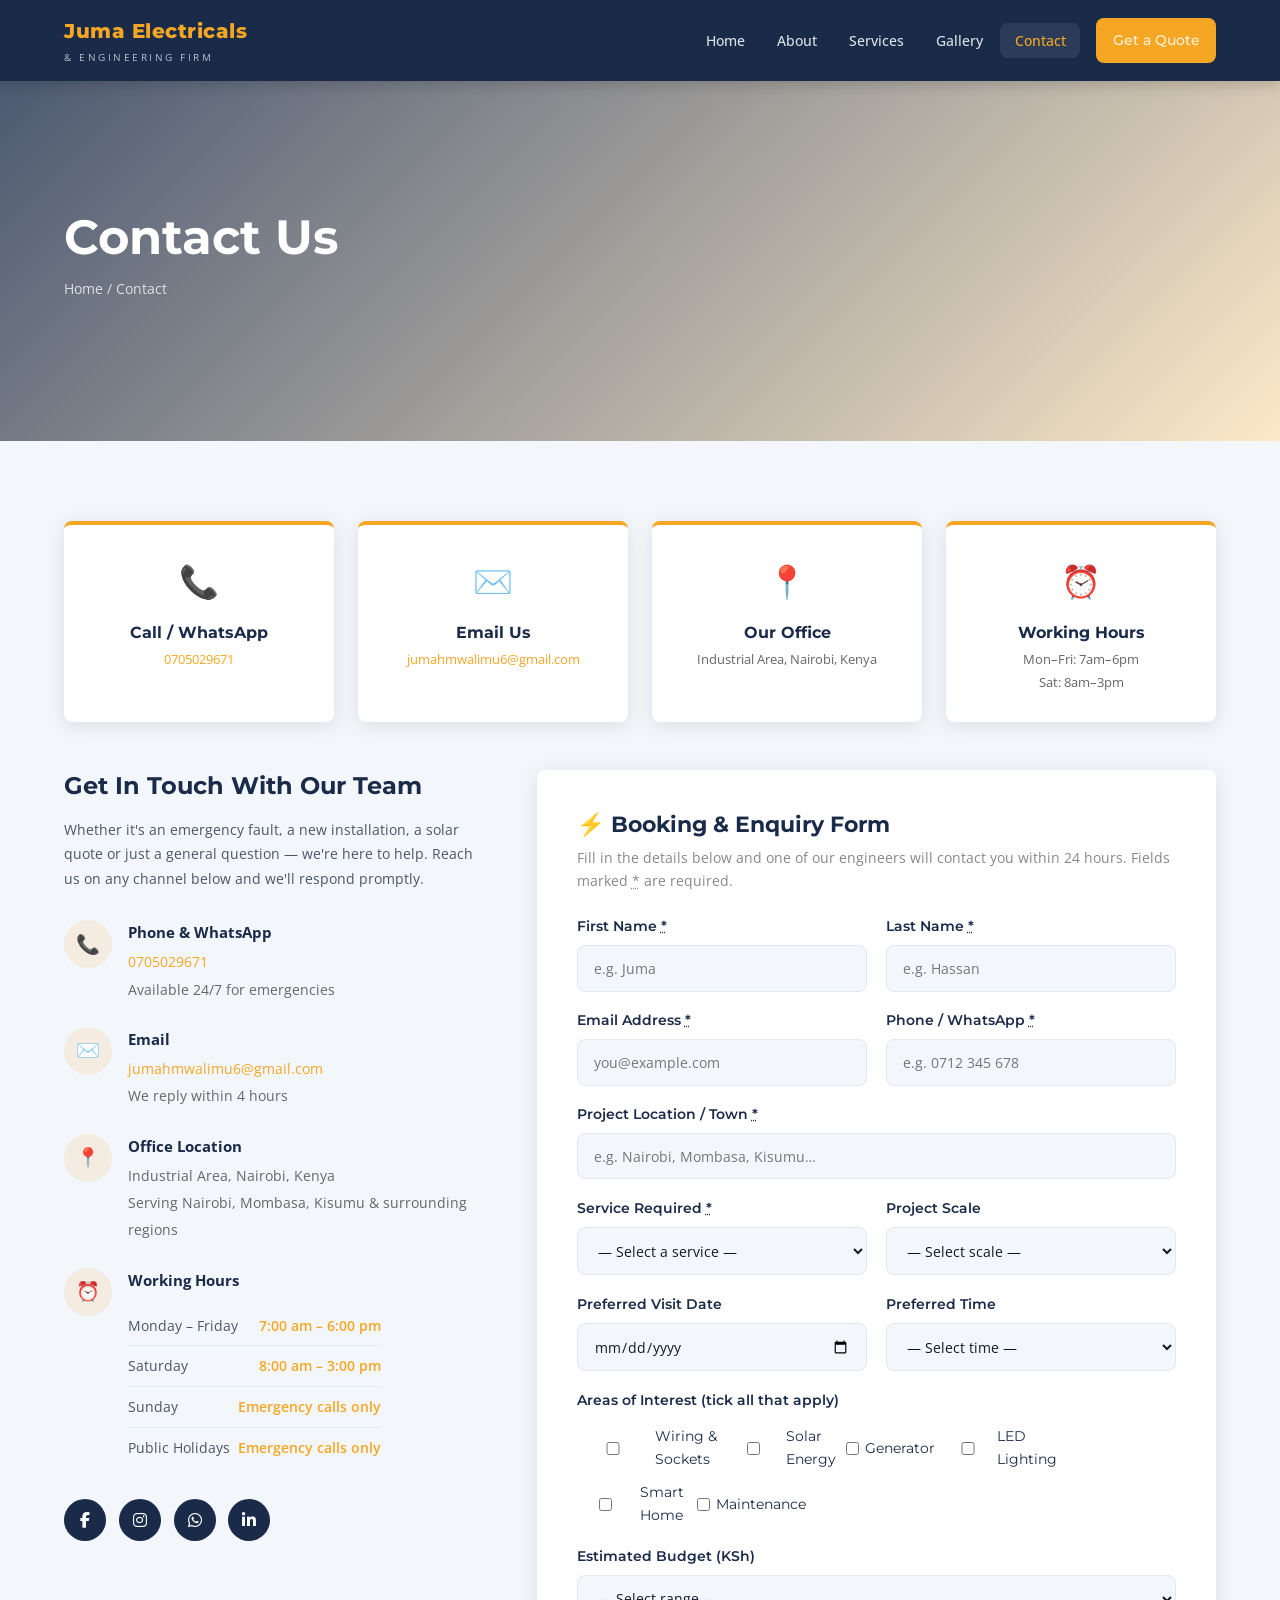
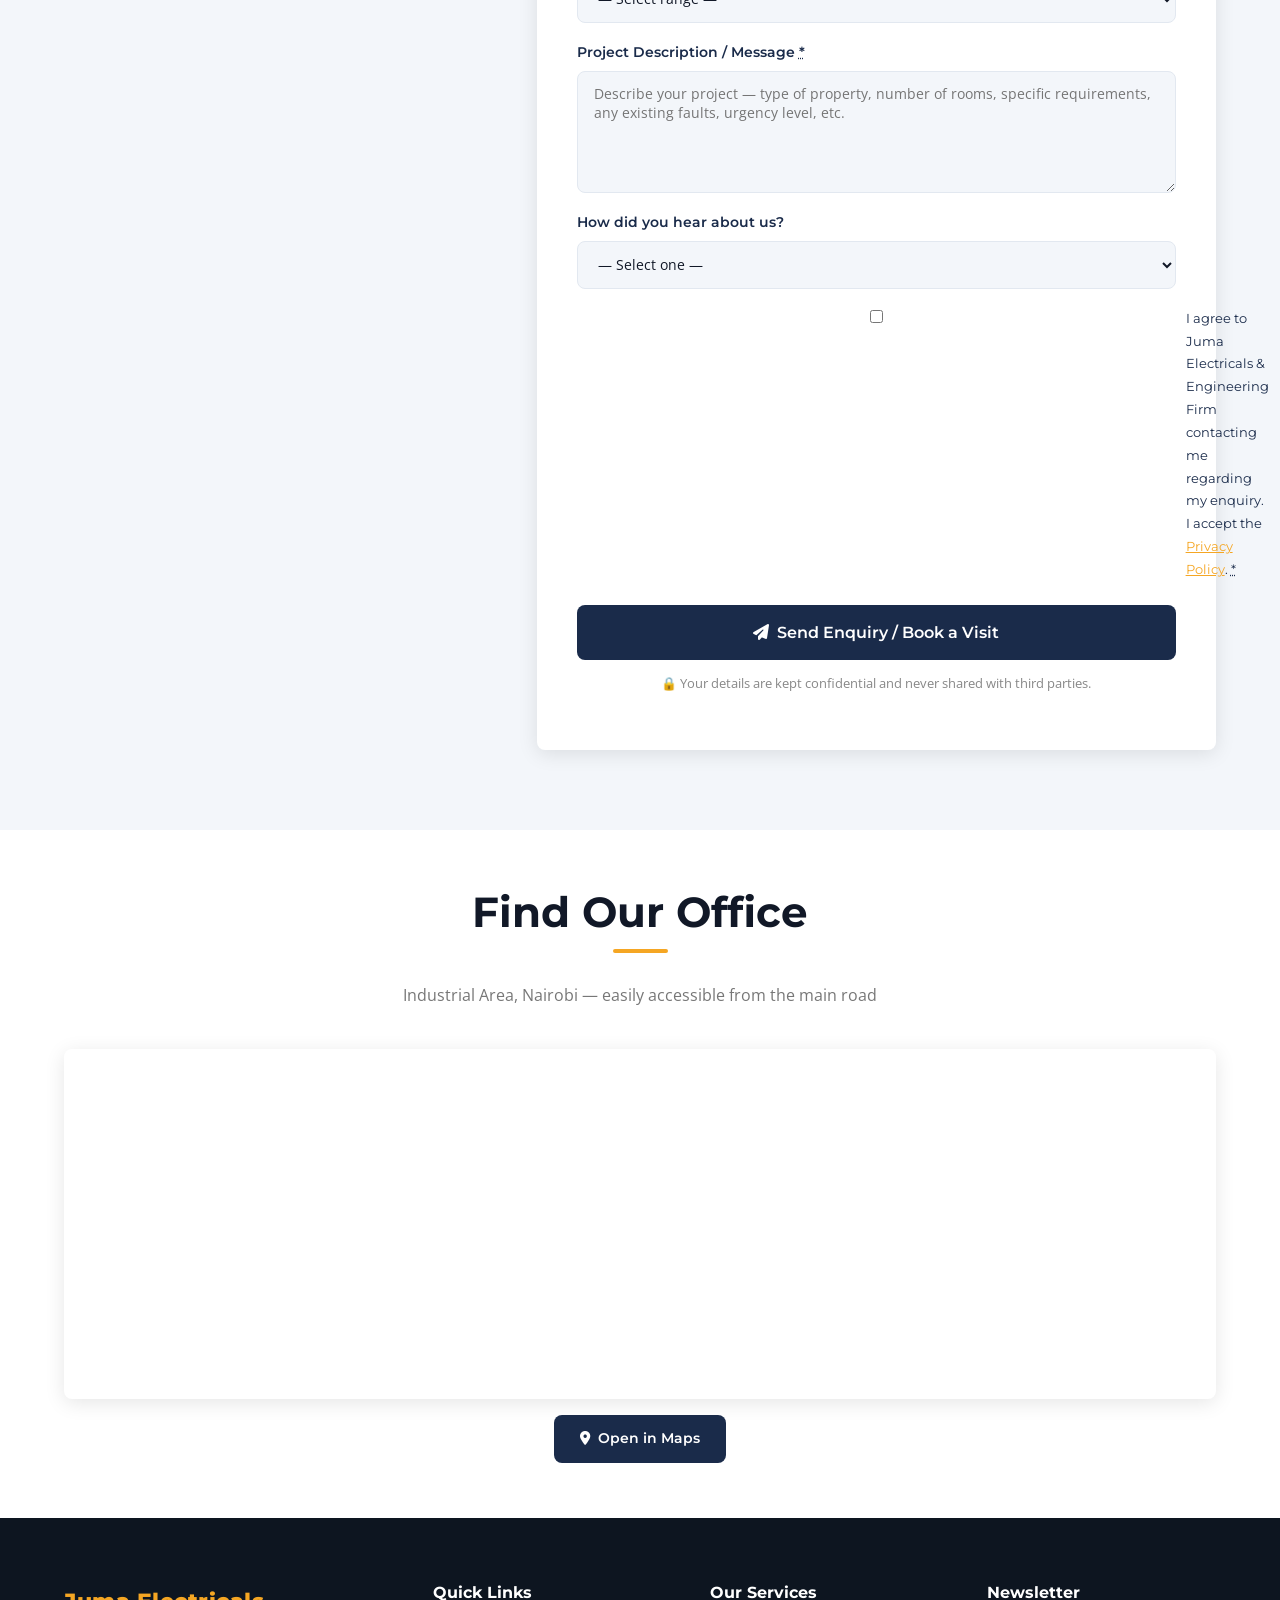
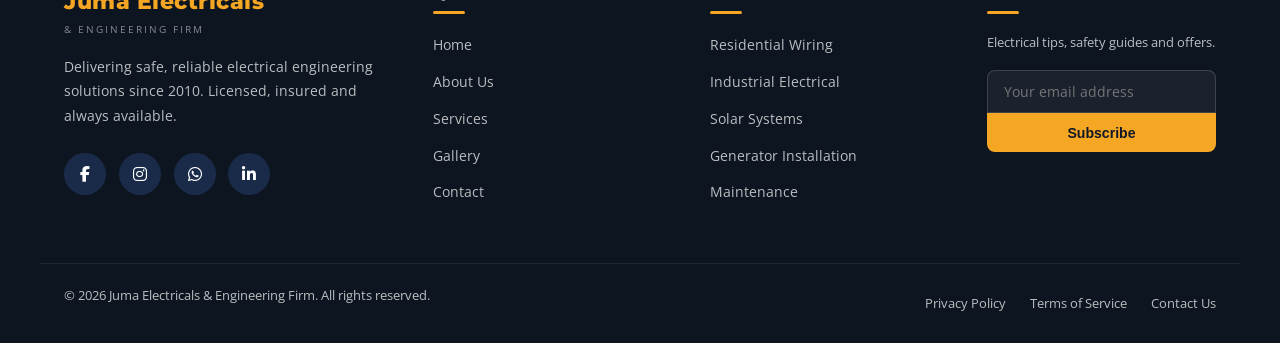
==== commit 3d4cc5bc: "Update contact.html" ====
--- a/contact.html
+++ b/contact.html
@@ -3,7 +3,7 @@
 <head>
   <meta charset="UTF-8" />
   <meta name="viewport" content="width=device-width, initial-scale=1.0" />
-  <meta name="description" content="Contact Juma Electricals & Engineering Firm. Book a service, request a quote or make an enquiry. Call 0705029771." />
+  <meta name="description" content="Contact Juma Electricals & Engineering Firm. Book a service, request a quote or make an enquiry. Call 0705029671." />
   <title>Contact | Juma Electricals & Engineering Firm</title>
   <link rel="preconnect" href="https://fonts.googleapis.com" />
   <link rel="preconnect" href="https://fonts.gstatic.com" crossorigin />
@@ -60,7 +60,7 @@
           <div class="info-card fade-in">
             <div class="ic-icon">📞</div>
             <h4>Call / WhatsApp</h4>
-            <p><a href="tel:0705029771">0705029771</a></p>
+            <p><a href="tel:0705029671">0705029671</a></p>
           </div>
           <div class="info-card fade-in">
             <div class="ic-icon">✉️</div>
@@ -93,7 +93,7 @@
               <div class="contact-icon">📞</div>
               <div>
                 <strong>Phone &amp; WhatsApp</strong>
-                <span><a href="tel:0705029771" style="color:var(--primary);">0705029771</a><br>Available 24/7 for emergencies</span>
+                <span><a href="tel:0705029671" style="color:var(--primary);">0705029671</a><br>Available 24/7 for emergencies</span>
               </div>
             </div>
 
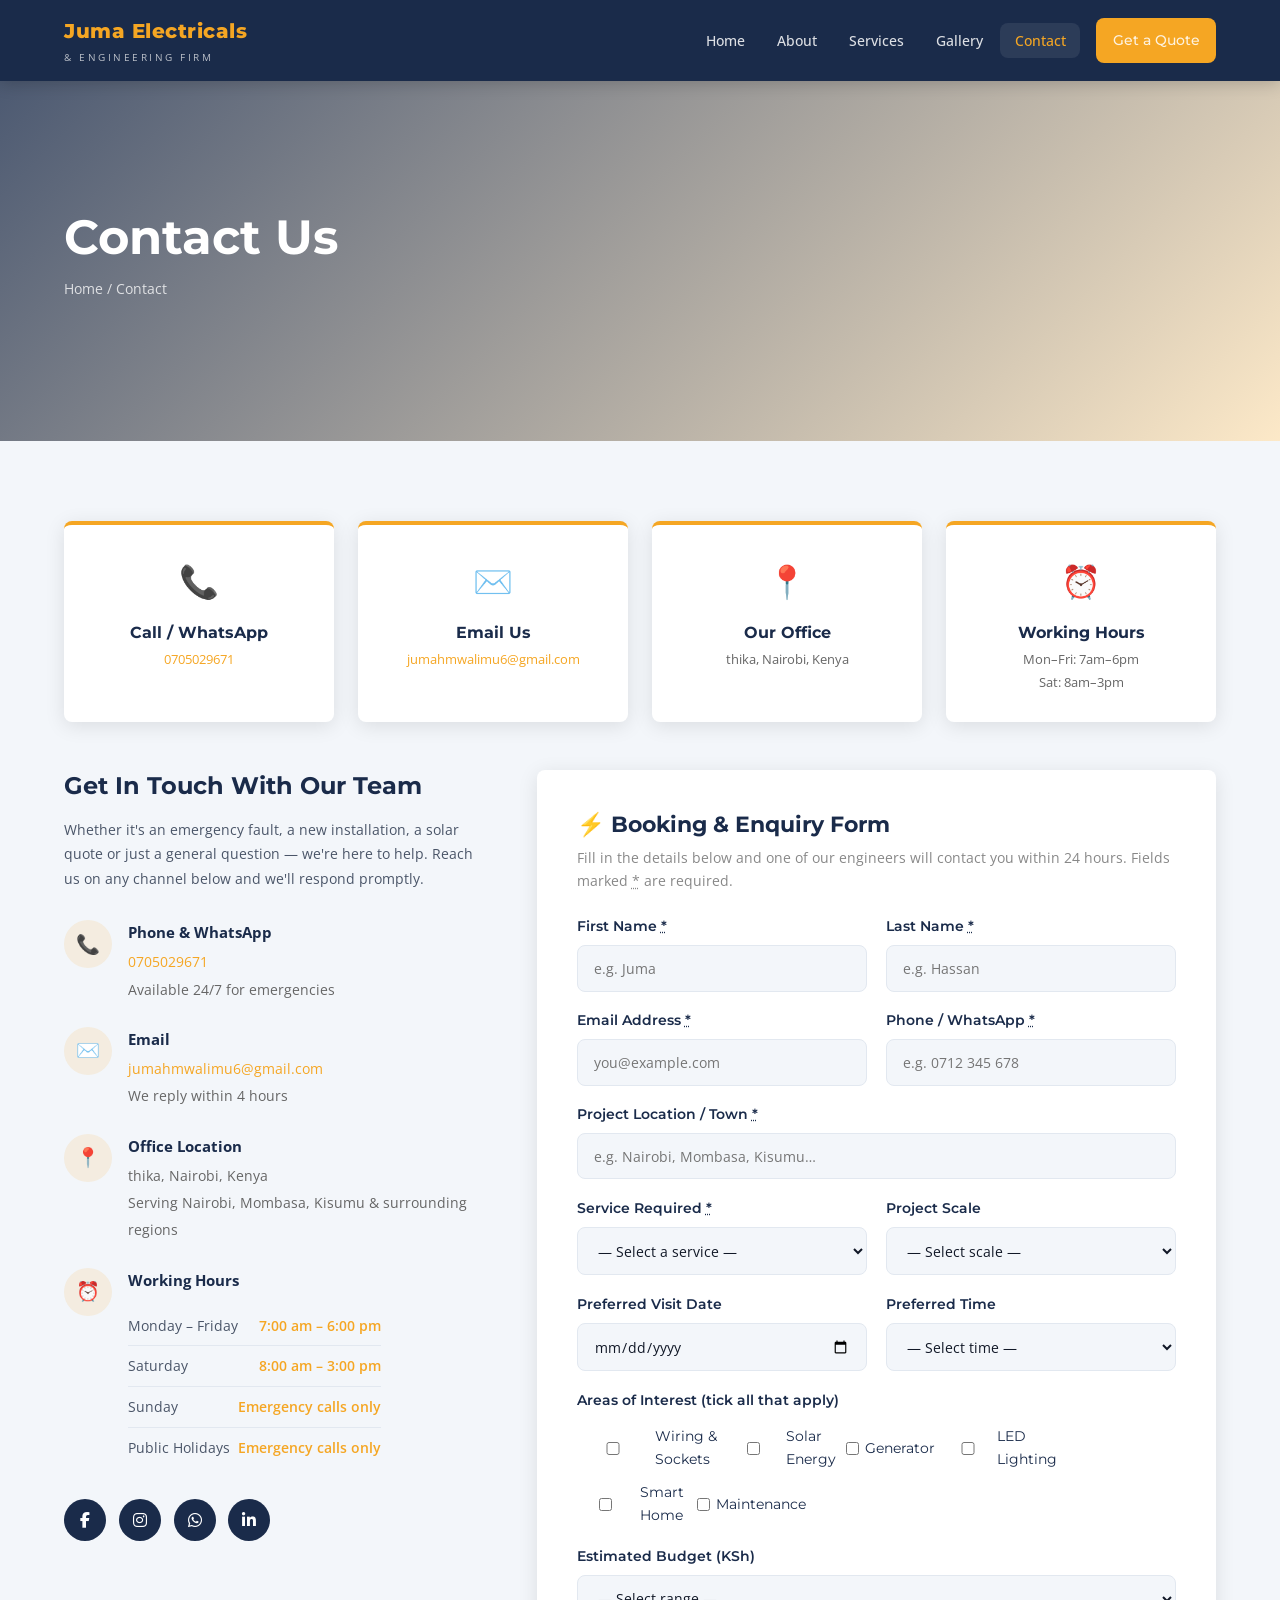
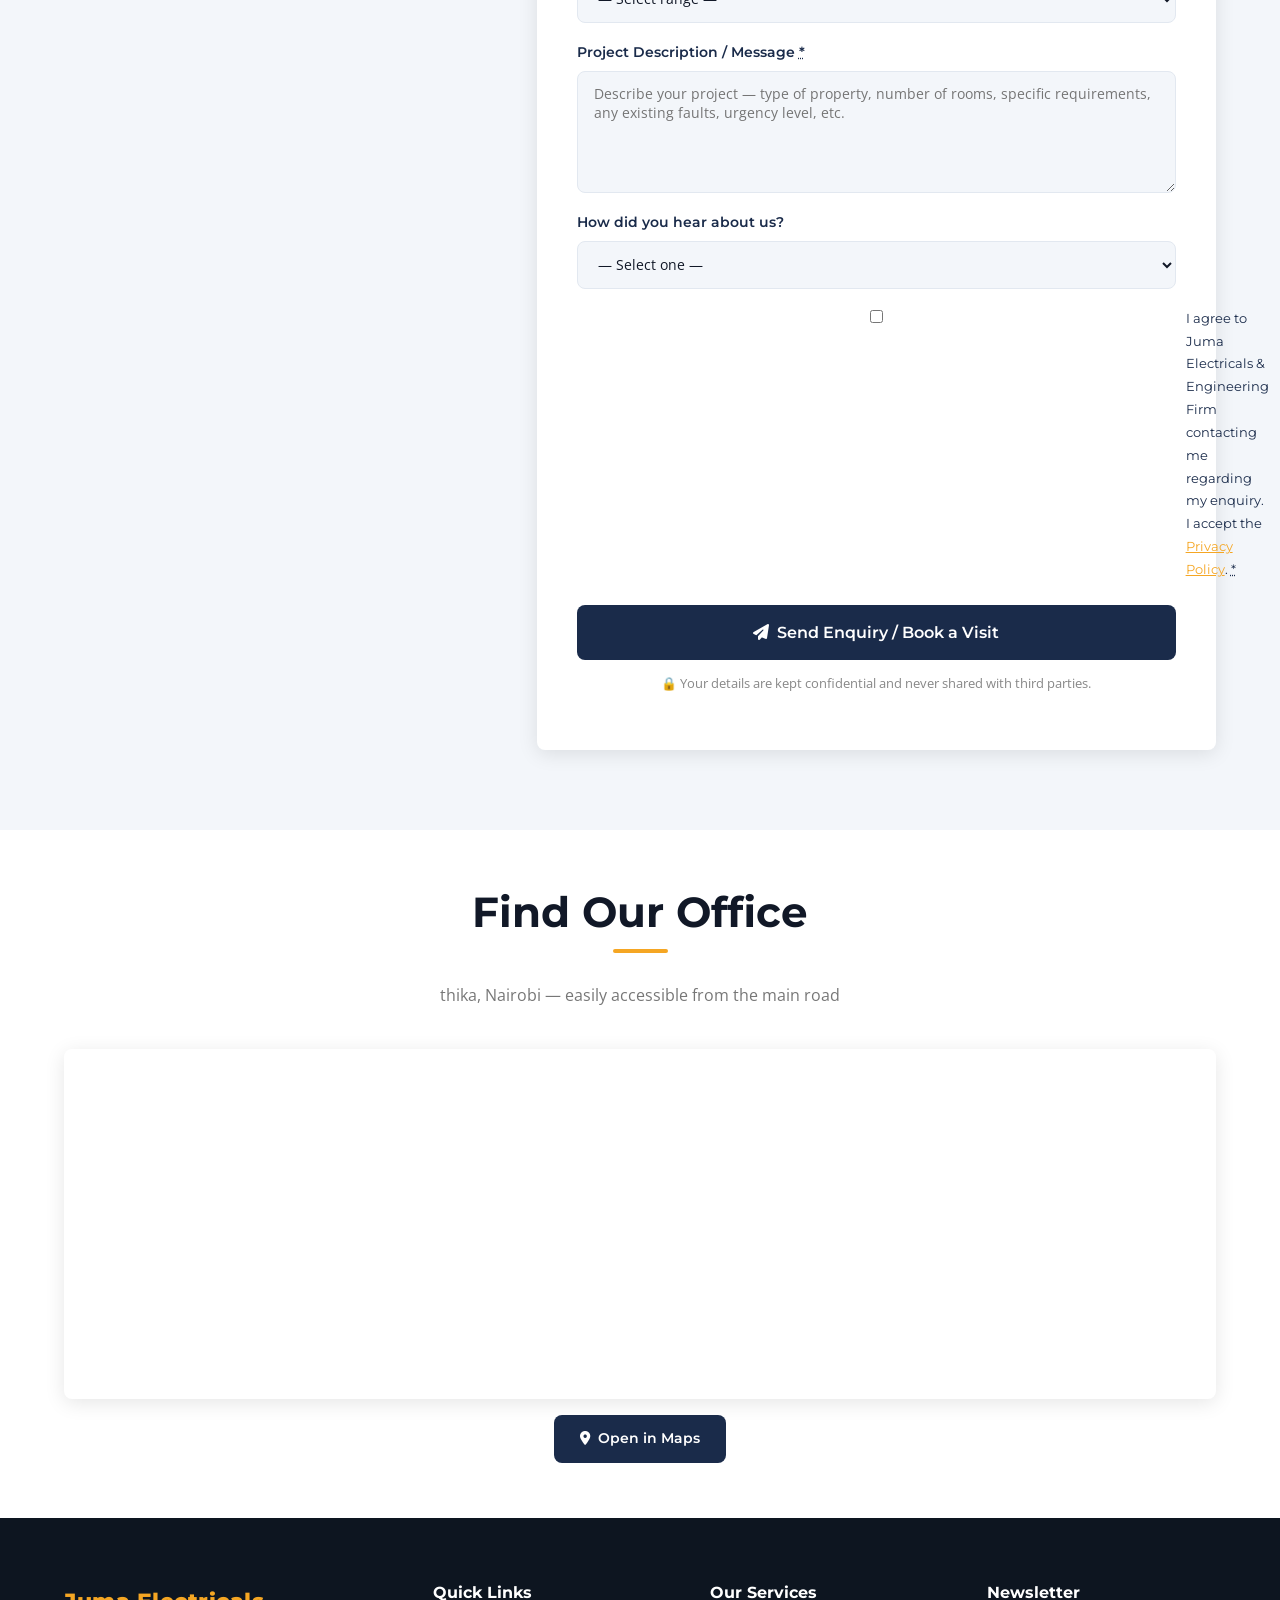
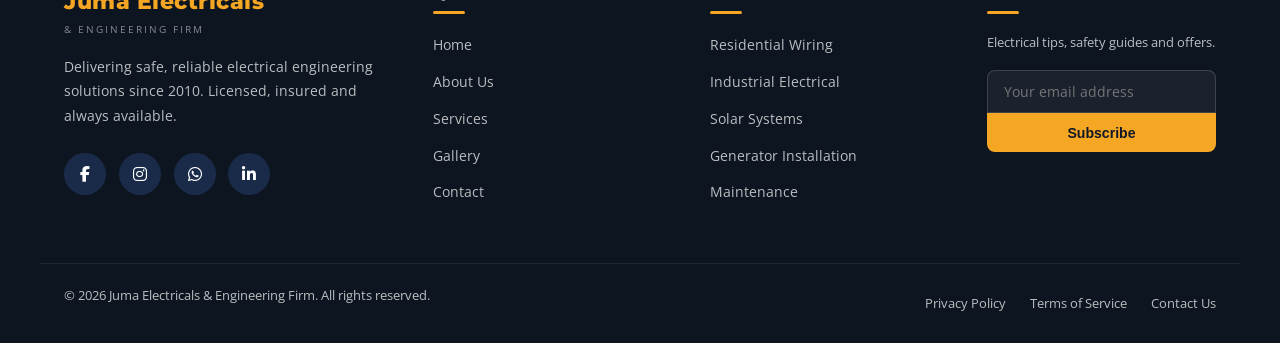
==== commit 9a55a1cf: "Update contact.html" ====
--- a/contact.html
+++ b/contact.html
@@ -70,7 +70,7 @@
           <div class="info-card fade-in">
             <div class="ic-icon">📍</div>
             <h4>Our Office</h4>
-            <p>Industrial Area, Nairobi, Kenya</p>
+            <p>thika, Nairobi, Kenya</p>
           </div>
           <div class="info-card fade-in">
             <div class="ic-icon">⏰</div>
@@ -109,7 +109,7 @@
               <div class="contact-icon">📍</div>
               <div>
                 <strong>Office Location</strong>
-                <span>Industrial Area, Nairobi, Kenya<br>Serving Nairobi, Mombasa, Kisumu &amp; surrounding regions</span>
+                <span>thika, Nairobi, Kenya<br>Serving Nairobi, Mombasa, Kisumu &amp; surrounding regions</span>
               </div>
             </div>
 
@@ -285,7 +285,7 @@
         <div class="text-center" style="margin-bottom:2rem;">
           <h2 class="section-title">Find Our Office</h2>
           <div class="divider"></div>
-          <p class="section-sub">Industrial Area, Nairobi — easily accessible from the main road</p>
+          <p class="section-sub">thika, Nairobi — easily accessible from the main road</p>
         </div>
         <div class="map-container">
           <iframe
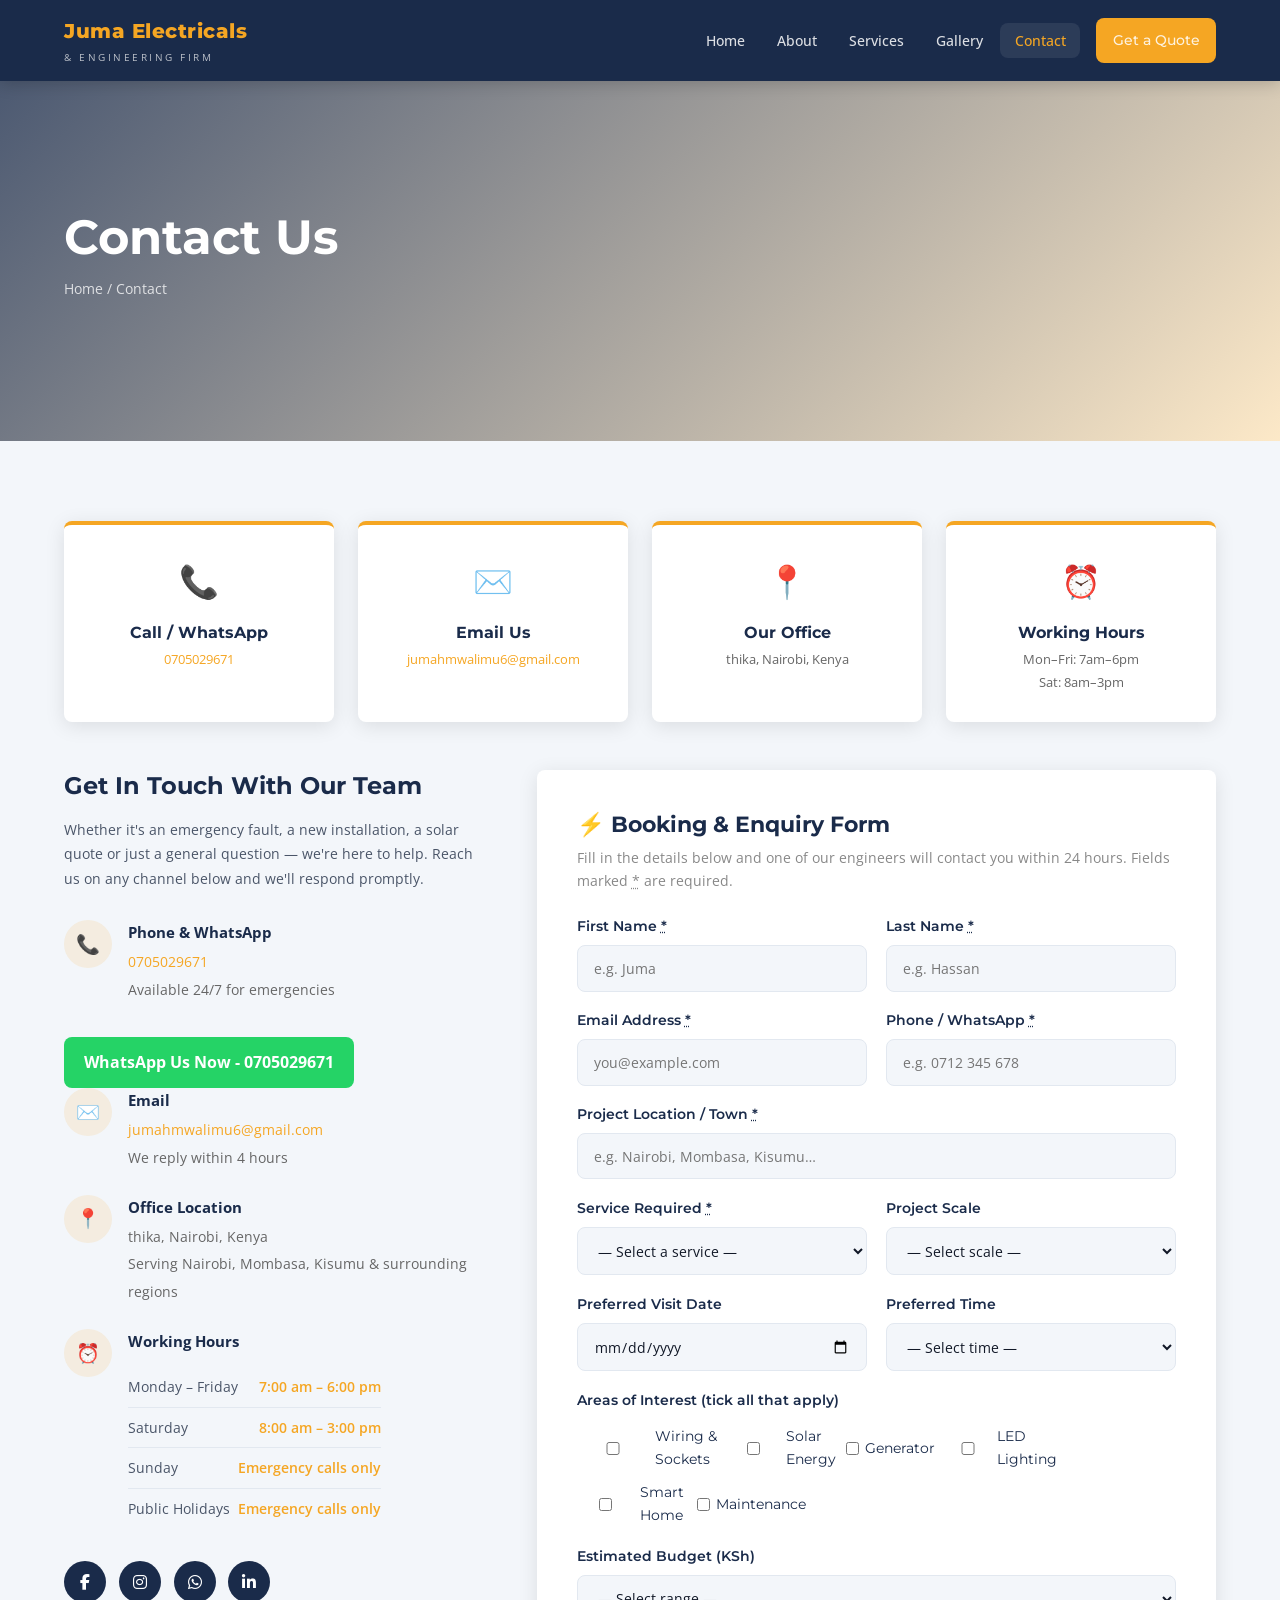
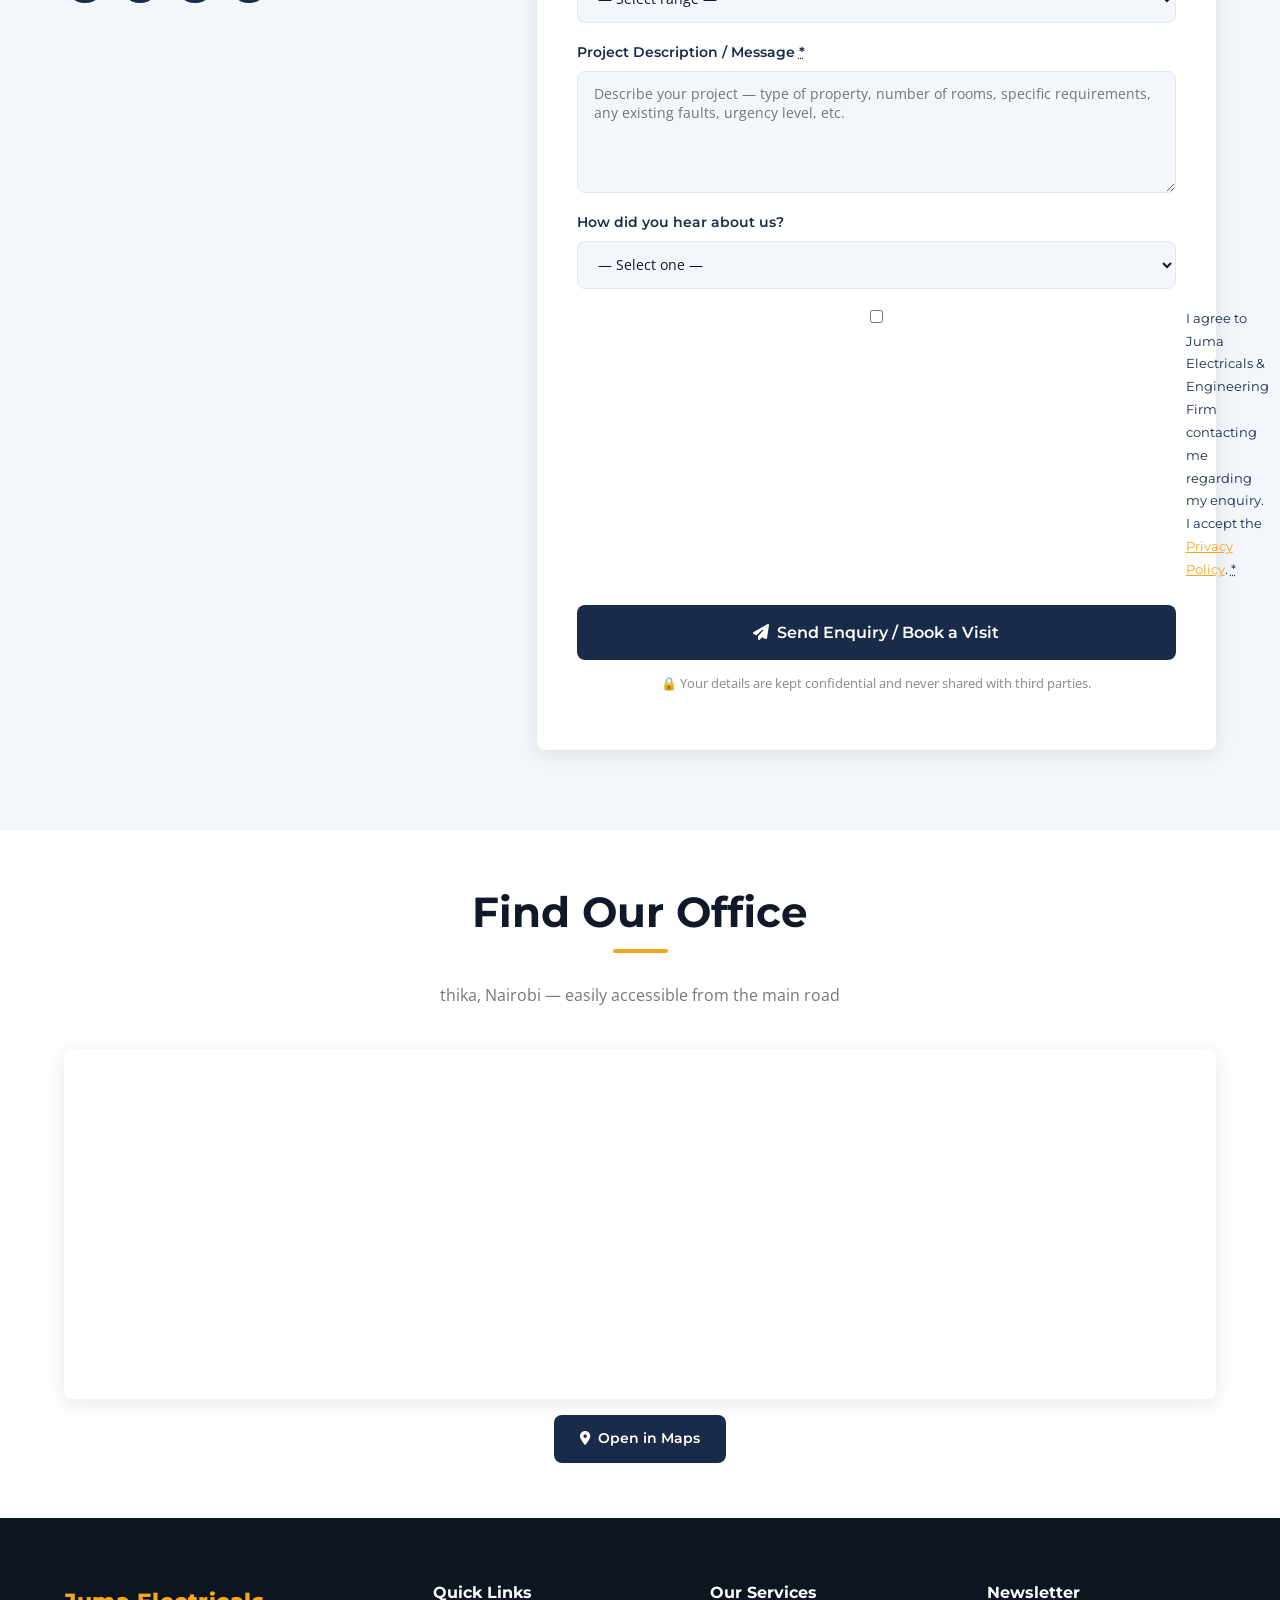
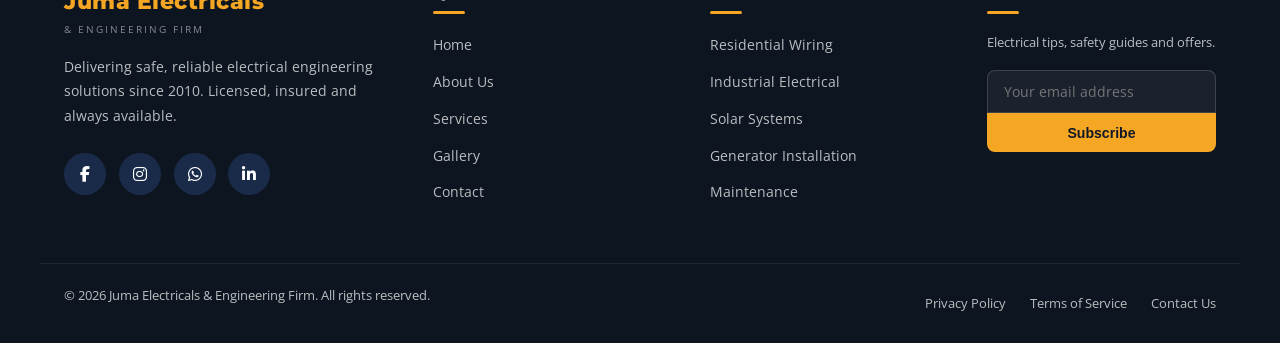
==== commit 9ce07044: "Update contact.html" ====
--- a/contact.html
+++ b/contact.html
@@ -96,6 +96,7 @@
                 <span><a href="tel:0705029671" style="color:var(--primary);">0705029671</a><br>Available 24/7 for emergencies</span>
               </div>
             </div>
+            <a href="https://wa.me/254705029671?text=Hello%20Juma%20Electricals%2C%20I%20need%20an%20electrician%20in%20Thika" target="_blank" style="display:inline-block; background-color:#25D366; color:white; padding:12px 20px; border-radius:8px; font-weight:bold; text-decoration:none; margin-top:10px;">WhatsApp Us Now - 0705029671</a>
 
             <div class="contact-item">
               <div class="contact-icon">✉️</div>
